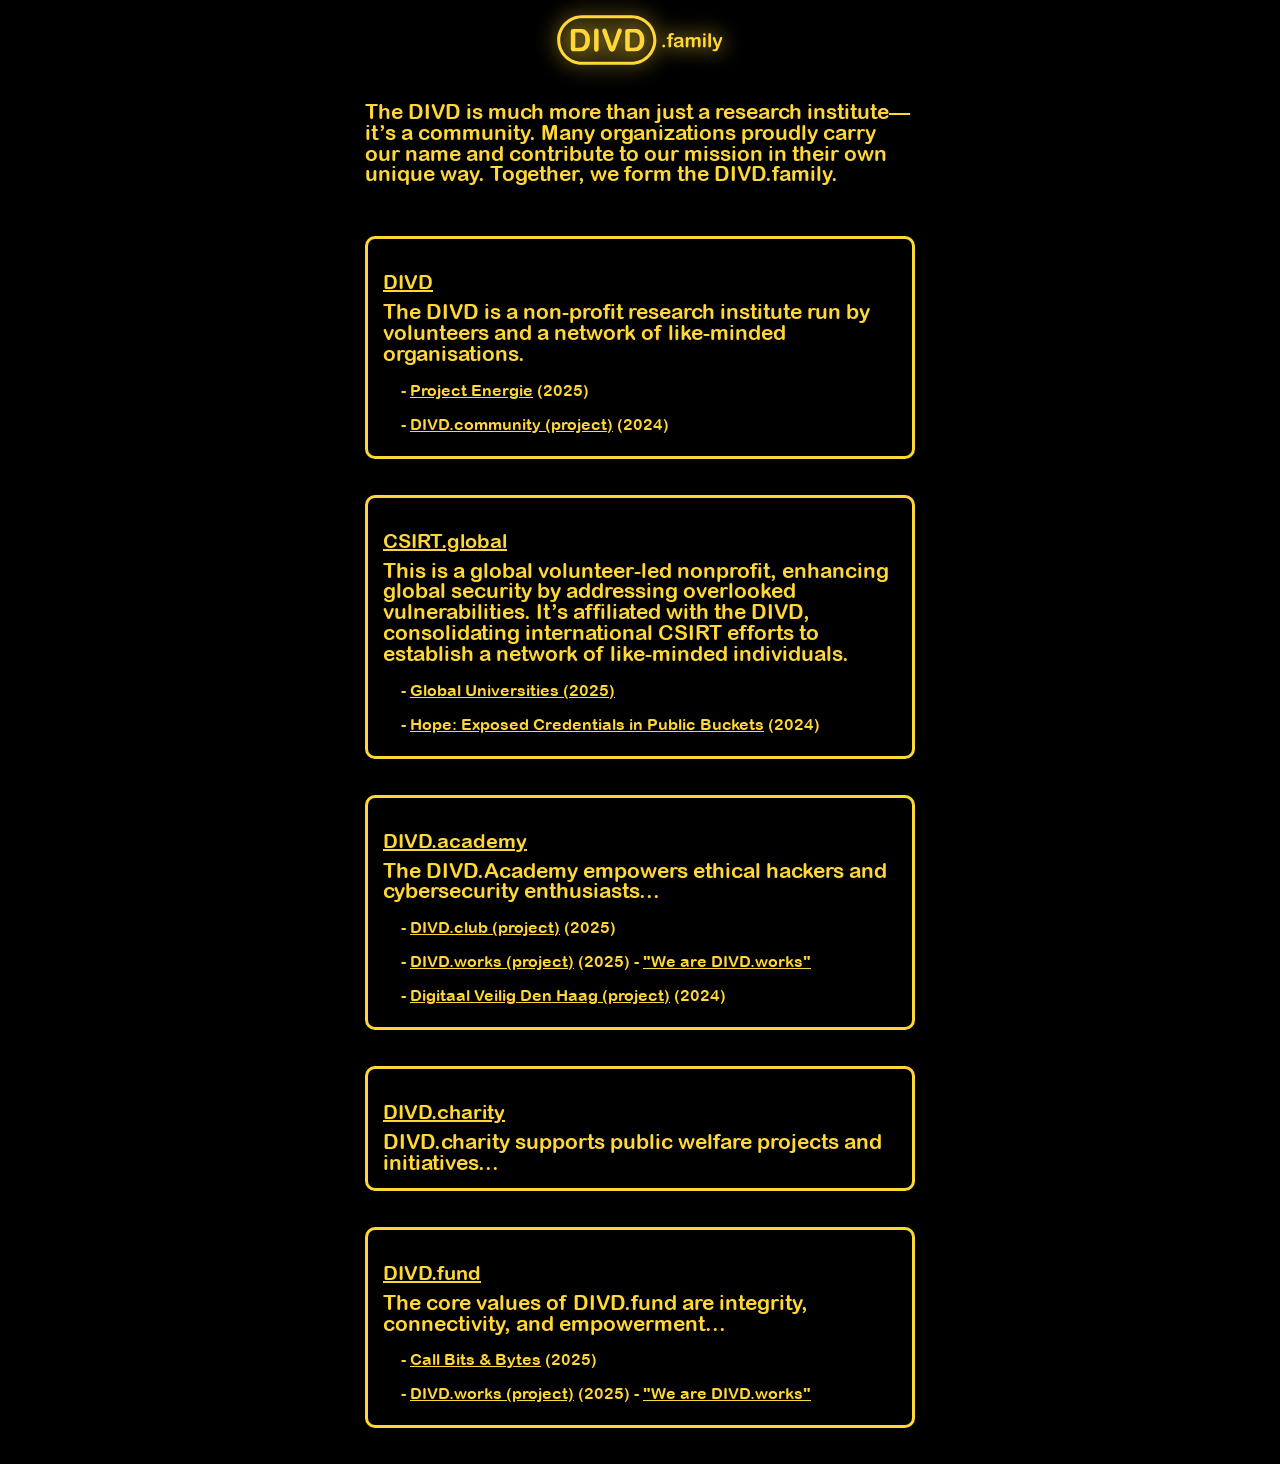
==== index.html @ 2115f545 "update links" ====
<!DOCTYPE html>
<html lang="en">
  <head>
    <meta charset="UTF-8" />
    <meta name="viewport" content="width=device-width, initial-scale=1.0" />
    <title>DIVD.family</title>
    <link rel="stylesheet" href="/css/reset-2.0.min.css" />
    <link rel="stylesheet" href="/css/style.css" />
    <link rel="preload" href="/fonts/ArialRoundedMTBold.woff2" as="font" type="/fonts/woff2" crossorigin>
  </head>
  <body>
    
    <div class="main" style="font-family: 'Arial Rounded MT'; font-weight: bold; font-style: normal;">
      <img class="logo " class="glow-filter" src="/img/divd-family-logo.svg" alt="DIVD Works Logo" style="height: 50px;" />
      <div class="main-wrapper">
        <div style="margin-top: 2dvh">
          <p>The DIVD is much more than just a research institute—it’s a community. Many organizations proudly carry our name and contribute to our mission in their own unique way. Together, we form the DIVD.family.</p>
          <br />
          
          <div class="org" id="divd">
            <h1><a href="https://www.divd.nl/who-we-are/" target="_blank">DIVD</a></h1>
            <p>The DIVD is a non-profit research institute run by volunteers and a network of like-minded organisations.</p>
            
            <ul class="project-list">
              <li><a href="https://www.divd.nl/energie/" target="_blank" id="energie">Project Energie</a> (2025)</li>
              <li><a href="https://divd.community" target="_blank" id="community">DIVD.community (project)</a> (2024)</li>
            </ul>
          </div>
          
          <div class="org" id="csirt">
            <h1><a href="https://csirt.global/" target="_blank">CSIRT.global</a></h1>
            <p>This is a global volunteer-led nonprofit, enhancing global security by addressing overlooked vulnerabilities. It’s affiliated with the DIVD, consolidating international CSIRT efforts to establish a network of like-minded individuals.</p>
            
            <ul class="project-list">
              <li id="universities"><a href="https://github.com/csirt-global/project-global-universities" target="_blank" id="project-global-universities">Global Universities (2025)</a></li>
              <li><a href="https://csirt.global/cases/CG-2024-00003/index.html" target="_blank" id="hope">Hope: Exposed Credentials in Public Buckets</a> (2024)</li>
            </ul>
          </div>
          
          <div class="org" id="academy">
            <h1><a href="https://DIVD.Academy" target="_blank">DIVD.academy</a></h1>
            <p>The DIVD.Academy empowers ethical hackers and cybersecurity enthusiasts...</p>
            
            <ul class="project-list">
              <li><a href="https://divd.club/" target="_blank" id="club">DIVD.club (project)</a> (2025)</li>
              <li><a href="https://divd.works/" target="_blank" id="works">DIVD.works (project)</a> (2025) - <a href="https://youtu.be/pZl8XzzPL-E?si=kRcEGKYFs_eFqjIA" target="_blank" id="we-are-works">"We are DIVD.works"</a> </li>
              <li><a href="https://securitydelta.nl/..." target="_blank" id="denhaag">Digitaal Veilig Den Haag (project)</a> (2024)</li>
            </ul>
          </div>
          
          <div class="org" id="charity">
            <h1><a href="https://DIVD.charity" target="_blank">DIVD.charity</a></h1>
            <p>DIVD.charity supports public welfare projects and initiatives...</p>
          </div>
          
          <div class="org" id="fund">
            <h1><a href="https://divd.fund" target="_blank">DIVD.fund</a></h1>
            <p>The core values of DIVD.fund are integrity, connectivity, and empowerment...</p>
            
            <ul class="project-list">
              <li><a href="https://divd.fund/bits-bytes/" target="_blank" id="bitsbytes">Call Bits & Bytes</a> (2025)</li>
              <li><a href="https://divd.works/" target="_blank" id="works">DIVD.works (project)</a> (2025) - <a href="https://youtu.be/pZl8XzzPL-E?si=kRcEGKYFs_eFqjIA" target="_blank" id="we-are-works">"We are DIVD.works"</a> </li>
            </ul>
          </div>
        </div>
      </div>
    </div>
  </body>
</html>
---- css/style.css ----
@font-face {
    font-family: 'Arial Rounded MT';
    src: url('/fonts/ArialRoundedMTBold.eot');
    src: url('/fonts/ArialRoundedMTBold.eot?#iefix') format('embedded-opentype'),
        url('/fonts/ArialRoundedMTBold.woff2') format('woff2'),
        url('/fonts/ArialRoundedMTBold.woff') format('woff'),
        url('/fonts/ArialRoundedMTBold.ttf') format('truetype'),
        url('/fonts/ArialRoundedMTBold.svg#ArialRoundedMTBold') format('svg');
    font-weight: bold;
    font-style: normal;
    font-display: swap;
}


a {
    color: #ffd736; 
    text-decoration: underline; 
}

a:hover {
    color: #ffd736;
    text-decoration: none;
}

a:visited {
    color: #ffd736;
    text-decoration: underline; 
}



body {
    margin: 0;
    background-color: rgb(0, 0, 0);
    font-family: 'Arial Rounded MT';
    font-weight: bold;
    font-style: normal;

}

p {
    color: #ffd736;
    font-family: 'Arial Rounded MT';
    
    }


h1, h2, h3, h4, ul, li {
    color: #ffd736;
    font-family: 'Arial Rounded MT';
    margin-bottom: 1vh;
}

h1 {
  
  font-size: 20px;
  
}

ul {

  margin-left: 2dvh;
  
}

.org {
  margin-top: 4dvh;
  margin-bottom: 4dvh;
  border: 3px solid #ffd736;
  border-radius: 10px; 
  padding: 15px;
}

.project-list {
  list-style: none; 
  padding: 0;
}

.project-list li::before {
  content: "- "; 
  color: inherit;
}



.main {
    display: flex;
    flex-direction: column;
    align-items: center;
    height: 100vh;
    background-color: rgb(0, 0, 0);
   
}

.logo {
    margin-top: 15px;
    filter: drop-shadow(0 0 10px #ffd736);
    animation: poweredPulse 1.5s infinite alternate;
}
    
      @keyframes poweredPulse {
        0% { filter: drop-shadow(0 0 5px #665202); }
        100% { filter: drop-shadow(0 0 20px #a58503); }
      }


.main img {
    width: 600px;
}

.main-wrapper {
    
    display: flex;
    flex-direction: column;
    align-items: center;
    width: 700px;
    margin-top: 2vh;
}

.main-wrapper h1, 
.main-wrapper h2, 
.main-wrapper h3, 
.main-wrapper h4,
.main-wrapper ul, 
.main-wrapper li{
    text-align: left;
    margin-top: 2vh;
}
#countdown {
    color: #ffd736;
    font-family: 'Arial Rounded MT';
    font-size: 4em;
}

/* Media queries for responsiveness */
@media (max-width: 1300px) {
    .main img {
        width: 500px;
    }

    .main-wrapper {
        width: 550px;
    }

    .main-wrapper p {
        font-size: 1.3em;
    }

    #countdown {
        font-size: 3em;
    }
}

@media (max-width: 768px) {
    .main img {
        width: 400px;
    }

    .main-wrapper {
        width: 450px;
    }

    .main-wrapper p {
        font-size: 1.2em;
    }

    #countdown {
        font-size: 2.5em;
    }
}

@media (max-width: 480px) {
    .main img {
        width: 300px;
    }

    .main-wrapper {
        width: 350px;
    }

    .main-wrapper p {
        font-size: 1em;
    }

    #countdown {
        font-size: 2em;
    }
}

.grey-out {
    filter: grayscale(100%);
    transition: filter 0.3s ease;
  }
  
  .grey-out:hover {
    filter: grayscale(0%);
  }

  svg.filters { height:0; width: 0; position: absolute; z-index:-1; }
.header-text {
    color: #ffd736;;
    font-size: 2em;
    text-align: center;
    line-height: 1.0625;
    font-weight: 600;
    letter-spacing: -0.009em;
}
.glow-filter{
    position: relative;
    display: inline-block;
    scale: 1;

    animation: onloadscale 1s ease-out forwards;
}
.glow-filter::before{
    content: attr(data-text);
    position: absolute;
    pointer-events: none;
    color:  #ffd736;;
    background: linear-gradient(0deg, #efff14 0%, #ecd824 50%);
    background-clip: text;
    -webkit-background-clip: text;
    -webkit-text-fill-color: transparent;
    filter: url(#glow-4);
    -moz-filter: url(#glow-4);
    -webkit-filter: url(#glow-4);

    opacity: 0;
    animation: onloadopacity 1s ease-out forwards;
}
@keyframes onloadscale {
    24% { scale: 1; }
    100% { scale: 1.02; }
}
@keyframes onloadopacity {
    24% { opacity: 0; }
    100% { opacity: 1; }
}


.bg {
    width: 100%; height: 100%;
    max-width: 44em;
    position: absolute;
}
.bg > div {
    position: absolute;
    scale: 1.2;
    opacity: 0.6;
}
.bg > div:nth-child(1) {
    width: 100%;
    height: 100%;
    /* border-radius: 100em;
    box-shadow: 
    inset 0 0 4em 3em rgba(238, 200, 175, 0.2),
    inset 0 0 2em 0.4em rgba(238, 200, 175, 0.2),
    0 0 0.1em 0.1em rgba(238, 200, 175, 0.2),
    0 0 1em 0.4em rgba(238, 200, 175, 0.3); */

    translate: 0 -70%;
    animation: onloadbgt 1s ease-in-out forwards;
}
.bg > div:nth-child(2) {
    width: 100%;
    height: 100%;
    /* border-radius: 100em;
    box-shadow: 
    inset 0 0 4em 3em rgba(238, 200, 175, 0.2),
    inset 0 0 2em 0.4em rgba(238, 200, 175, 0.2),
    0 0 0.1em 0.1em rgba(238, 200, 175, 0.2),
    0 0 1em 0.4em rgba(238, 200, 175, 0.3); */
    
    translate: 0 70%;
    animation: onloadbgb 1s ease-in-out forwards;
}
@keyframes onloadbgt {
    0% { translate: 0 -70%; opacity: 0.3; }
    100% { translate: 0 -64%; opacity: 0.8; }
}
@keyframes onloadbgb {
    0% { translate: 0 70%; opacity: 0.3; }
    100% { translate: 0 64%; opacity: 0.8; }
}
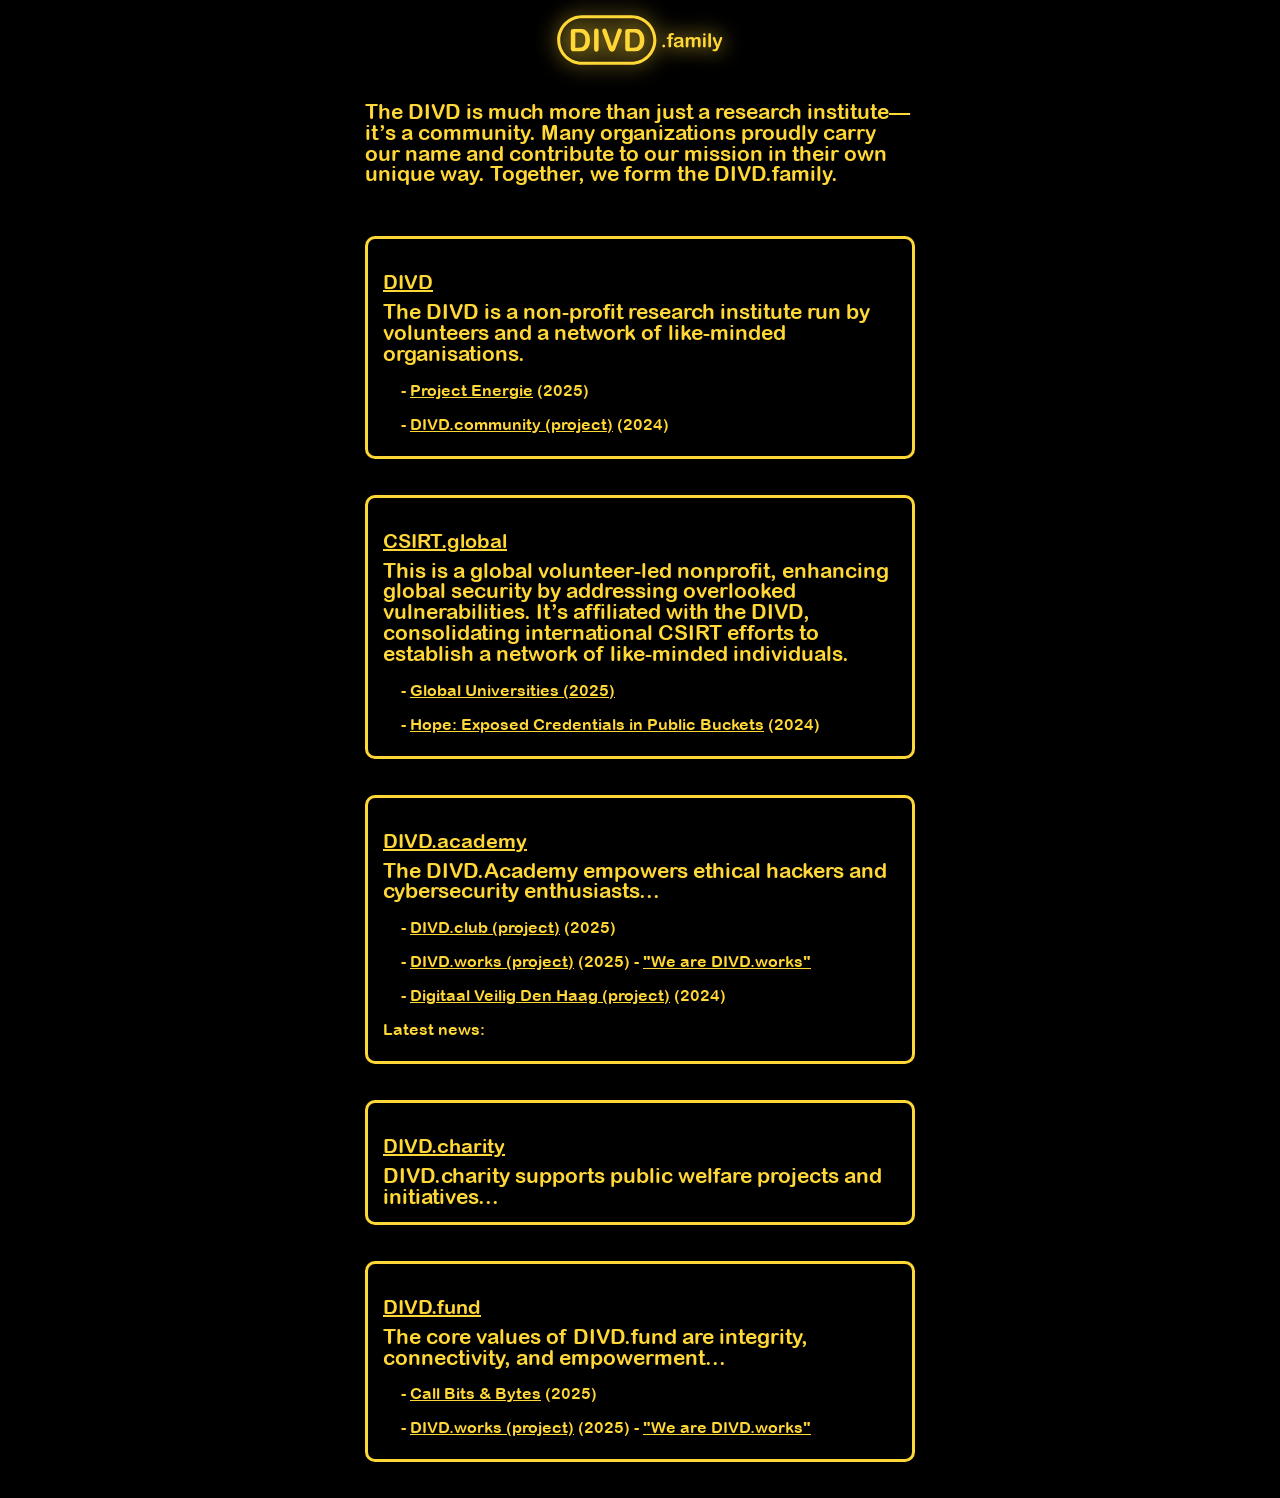
==== commit 451b993d: "Auto-commit on 2025-04-10 17:35:58" ====
--- a/index.html
+++ b/index.html
@@ -46,6 +46,23 @@
               <li><a href="https://divd.works/" target="_blank" id="works">DIVD.works (project)</a> (2025) - <a href="https://youtu.be/pZl8XzzPL-E?si=kRcEGKYFs_eFqjIA" target="_blank" id="we-are-works">"We are DIVD.works"</a> </li>
               <li><a href="https://securitydelta.nl/..." target="_blank" id="denhaag">Digitaal Veilig Den Haag (project)</a> (2024)</li>
             </ul>
+
+            <h2>Latest news:</h2>
+            <div id="substack-feed-embed"></div>
+            <script>
+              window.SubstackFeedWidget = {
+                substackUrl: "divdacademy.substack.com",
+                posts: 3,
+                hidden: ["premium", "reactions", "comments"],
+                colors: {
+                  primary: "#FFD736",
+                  secondary: "#F5F5F5",
+                  background: "#000",
+                }
+              };
+            </script>
+            <script src="https://substackapi.com/embeds/feed.js" async></script>
+
           </div>
           
           <div class="org" id="charity">
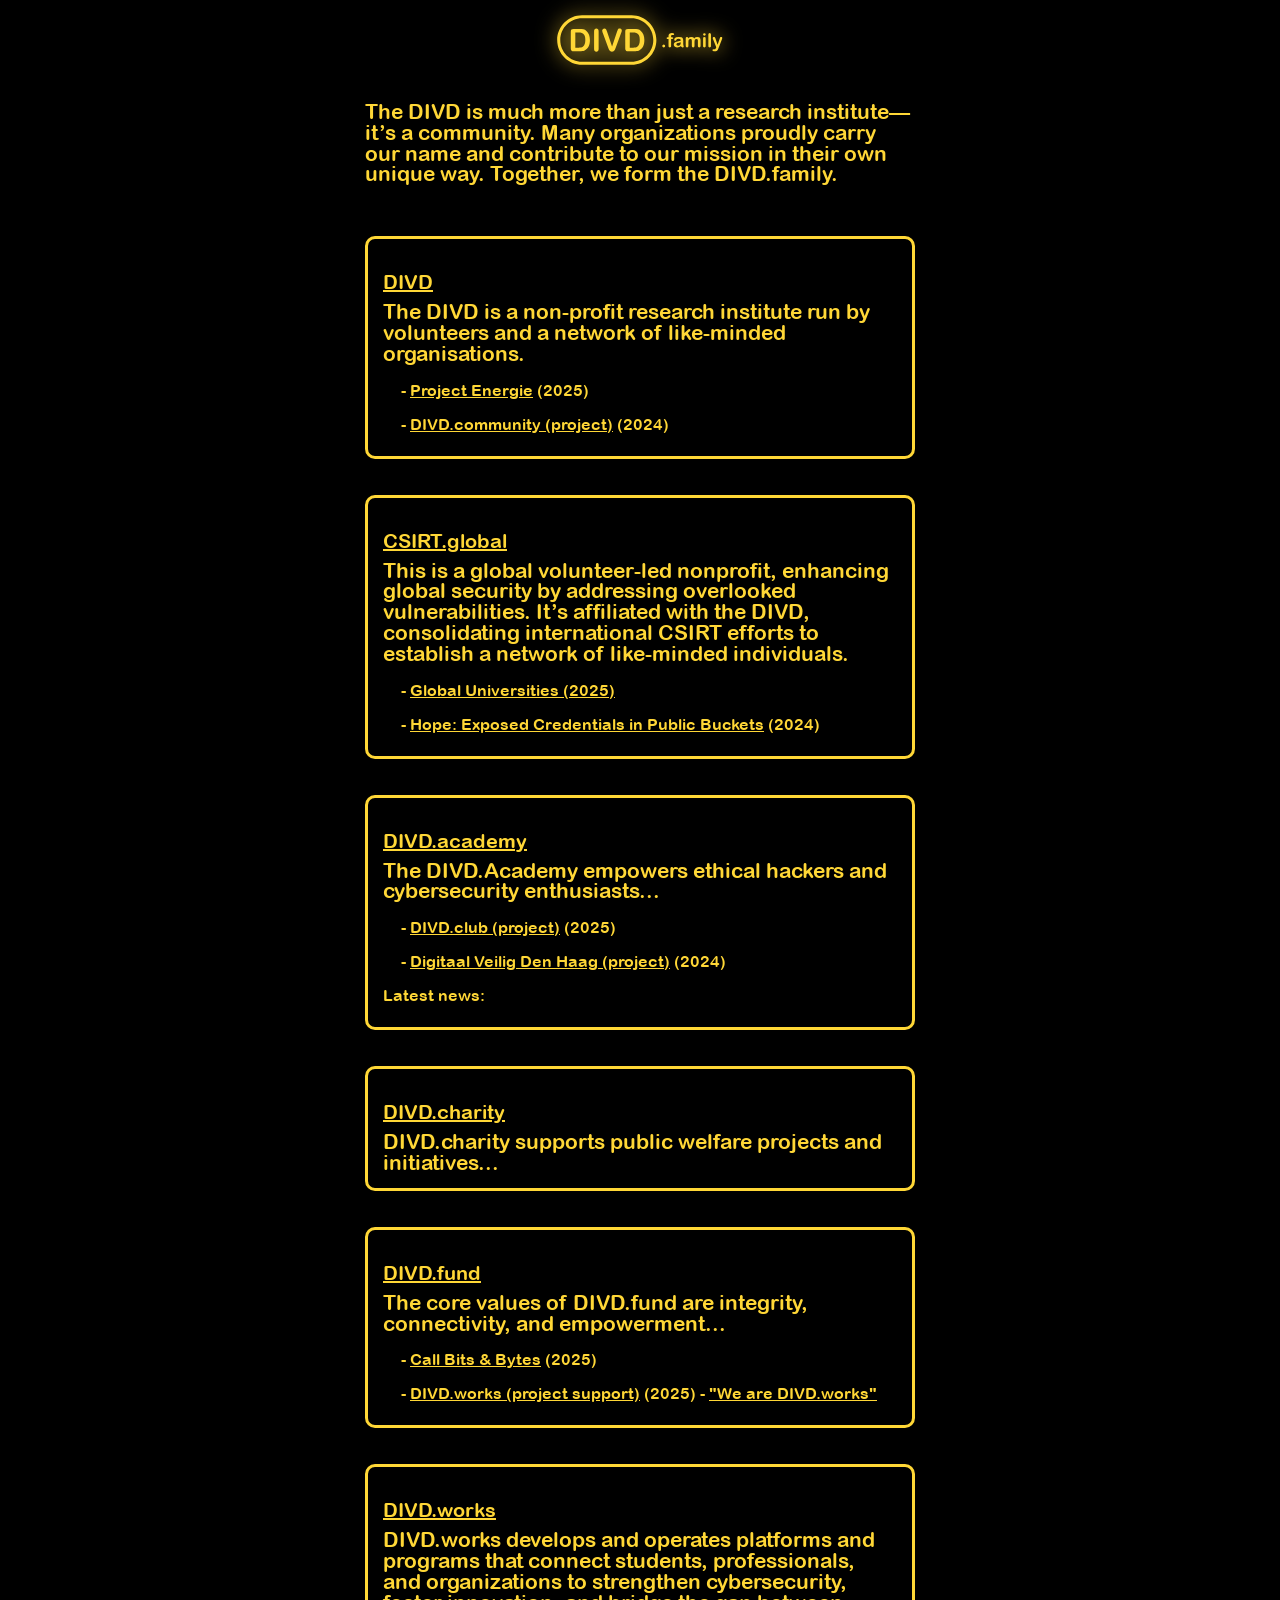
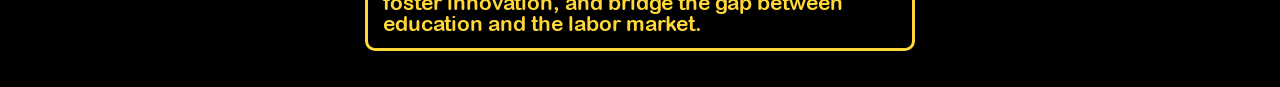
==== commit 2183ec8c: "update divd.works" ====
--- a/index.html
+++ b/index.html
@@ -35,6 +35,7 @@
               <li id="universities"><a href="https://github.com/csirt-global/project-global-universities" target="_blank" id="project-global-universities">Global Universities (2025)</a></li>
               <li><a href="https://csirt.global/cases/CG-2024-00003/index.html" target="_blank" id="hope">Hope: Exposed Credentials in Public Buckets</a> (2024)</li>
             </ul>
+
           </div>
           
           <div class="org" id="academy">
@@ -43,7 +44,6 @@
             
             <ul class="project-list">
               <li><a href="https://divd.club/" target="_blank" id="club">DIVD.club (project)</a> (2025)</li>
-              <li><a href="https://divd.works/" target="_blank" id="works">DIVD.works (project)</a> (2025) - <a href="https://youtu.be/pZl8XzzPL-E?si=kRcEGKYFs_eFqjIA" target="_blank" id="we-are-works">"We are DIVD.works"</a> </li>
               <li><a href="https://securitydelta.nl/..." target="_blank" id="denhaag">Digitaal Veilig Den Haag (project)</a> (2024)</li>
             </ul>
 
@@ -76,9 +76,25 @@
             
             <ul class="project-list">
               <li><a href="https://divd.fund/bits-bytes/" target="_blank" id="bitsbytes">Call Bits & Bytes</a> (2025)</li>
-              <li><a href="https://divd.works/" target="_blank" id="works">DIVD.works (project)</a> (2025) - <a href="https://youtu.be/pZl8XzzPL-E?si=kRcEGKYFs_eFqjIA" target="_blank" id="we-are-works">"We are DIVD.works"</a> </li>
+              <li><a href="https://divd.works/" target="_blank" id="works">DIVD.works (project support)</a> (2025) - <a href="https://youtu.be/pZl8XzzPL-E?si=kRcEGKYFs_eFqjIA" target="_blank" id="we-are-works">"We are DIVD.works"</a> </li>
             </ul>
           </div>
+
+          <div class="org" id="works">
+            <h1><a href="https://divd.work" target="_blank">DIVD.works</a></h1>
+            <p>DIVD.works develops and operates platforms and programs that connect students, professionals, and organizations to strengthen cybersecurity, foster innovation, and bridge the gap between education and the labor market.</p>
+
+           <!--
+            <ul class="project-list">
+              <li></li>
+            </ul>
+            -->
+          </div>
+
+
+
+
+
         </div>
       </div>
     </div>
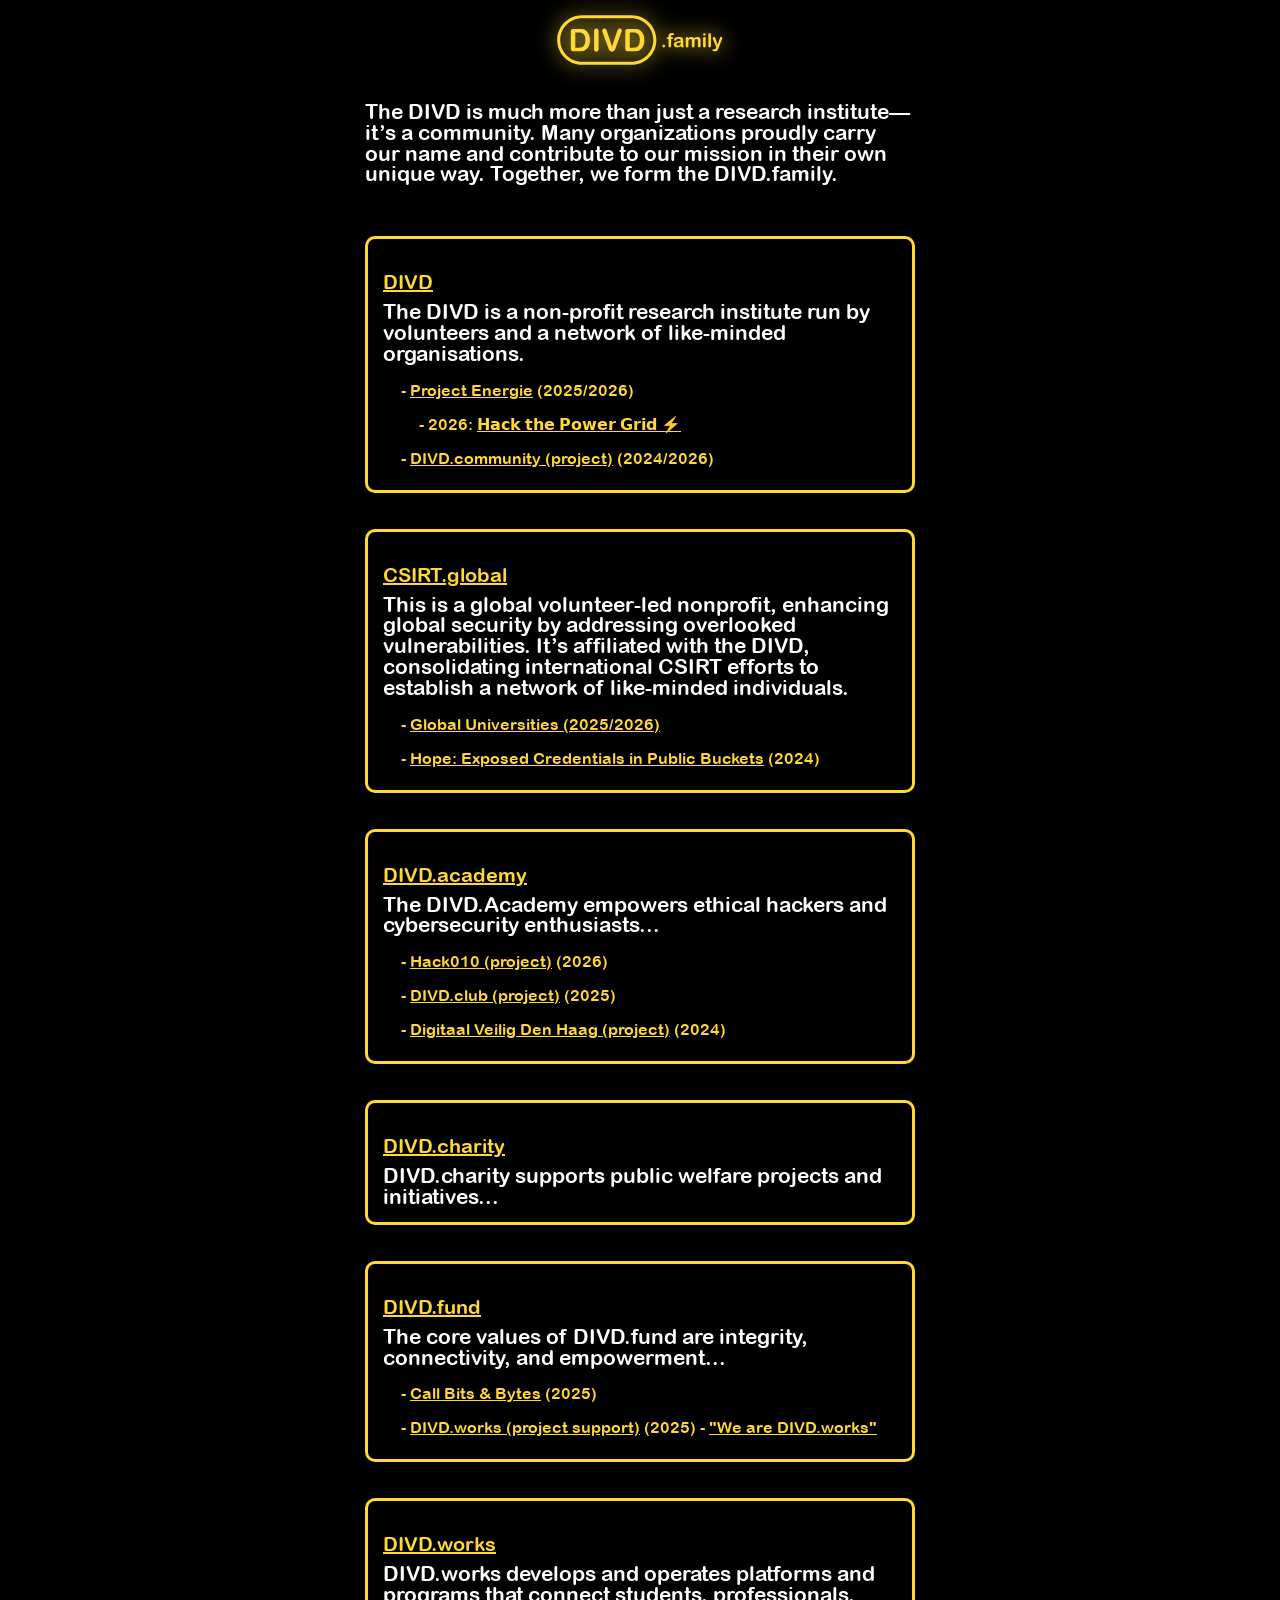
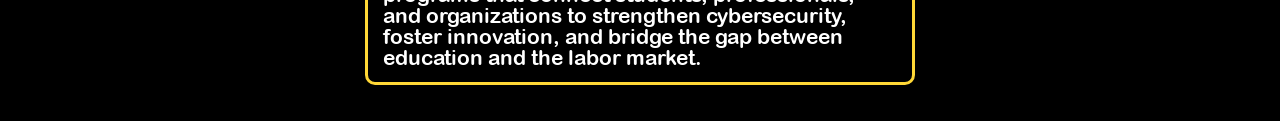
==== commit 4d60cb37: "quick update" ====
--- a/index.html
+++ b/index.html
@@ -22,8 +22,11 @@
             <p>The DIVD is a non-profit research institute run by volunteers and a network of like-minded organisations.</p>
             
             <ul class="project-list">
-              <li><a href="https://www.divd.nl/energie/" target="_blank" id="energie">Project Energie</a> (2025)</li>
-              <li><a href="https://divd.community" target="_blank" id="community">DIVD.community (project)</a> (2024)</li>
+              <li><a href="https://www.divd.nl/energie/" target="_blank" id="energie">Project Energie</a> (2025/2026)</li>
+                 <ul>
+                  <li>2026: <a href="https://www.linkedin.com/posts/divd-nl_ever-wondered-what-it-looks-like-when-hackers-activity-7421884553537097728-nelj"> 𝗛𝗮𝗰𝗸 𝘁𝗵𝗲 𝗣𝗼𝘄𝗲𝗿 𝗚𝗿𝗶𝗱 ⚡</a></li>
+                 </ul>
+              <li><a href="https://divd.community" target="_blank" id="community">DIVD.community (project)</a> (2024/2026)</li>
             </ul>
           </div>
           
@@ -32,7 +35,7 @@
             <p>This is a global volunteer-led nonprofit, enhancing global security by addressing overlooked vulnerabilities. It’s affiliated with the DIVD, consolidating international CSIRT efforts to establish a network of like-minded individuals.</p>
             
             <ul class="project-list">
-              <li id="universities"><a href="https://github.com/csirt-global/project-global-universities" target="_blank" id="project-global-universities">Global Universities (2025)</a></li>
+              <li id="universities"><a href="https://github.com/csirt-global/project-global-universities" target="_blank" id="project-global-universities">Global Universities (2025/2026)</a></li>
               <li><a href="https://csirt.global/cases/CG-2024-00003/index.html" target="_blank" id="hope">Hope: Exposed Credentials in Public Buckets</a> (2024)</li>
             </ul>
 
@@ -43,26 +46,10 @@
             <p>The DIVD.Academy empowers ethical hackers and cybersecurity enthusiasts...</p>
             
             <ul class="project-list">
+              <li><a href="https://www.itcampus.nl/projecten/hack-010" target="_blank" id="club">Hack010 (project)</a> (2026)</li>
               <li><a href="https://divd.club/" target="_blank" id="club">DIVD.club (project)</a> (2025)</li>
               <li><a href="https://securitydelta.nl/..." target="_blank" id="denhaag">Digitaal Veilig Den Haag (project)</a> (2024)</li>
             </ul>
-
-            <h2>Latest news:</h2>
-            <div id="substack-feed-embed"></div>
-            <script>
-              window.SubstackFeedWidget = {
-                substackUrl: "divdacademy.substack.com",
-                posts: 3,
-                hidden: ["premium", "reactions", "comments"],
-                colors: {
-                  primary: "#FFD736",
-                  secondary: "#F5F5F5",
-                  background: "#000",
-                }
-              };
-            </script>
-            <script src="https://substackapi.com/embeds/feed.js" async></script>
-
           </div>
           
           <div class="org" id="charity">
@@ -84,11 +71,6 @@
             <h1><a href="https://divd.work" target="_blank">DIVD.works</a></h1>
             <p>DIVD.works develops and operates platforms and programs that connect students, professionals, and organizations to strengthen cybersecurity, foster innovation, and bridge the gap between education and the labor market.</p>
 
-           <!--
-            <ul class="project-list">
-              <li></li>
-            </ul>
-            -->
           </div>
 
 
--- a/css/style.css
+++ b/css/style.css
@@ -40,7 +40,7 @@
 }
 
 p {
-    color: #ffd736;
+    color: #ffffff;
     font-family: 'Arial Rounded MT';
     
     }
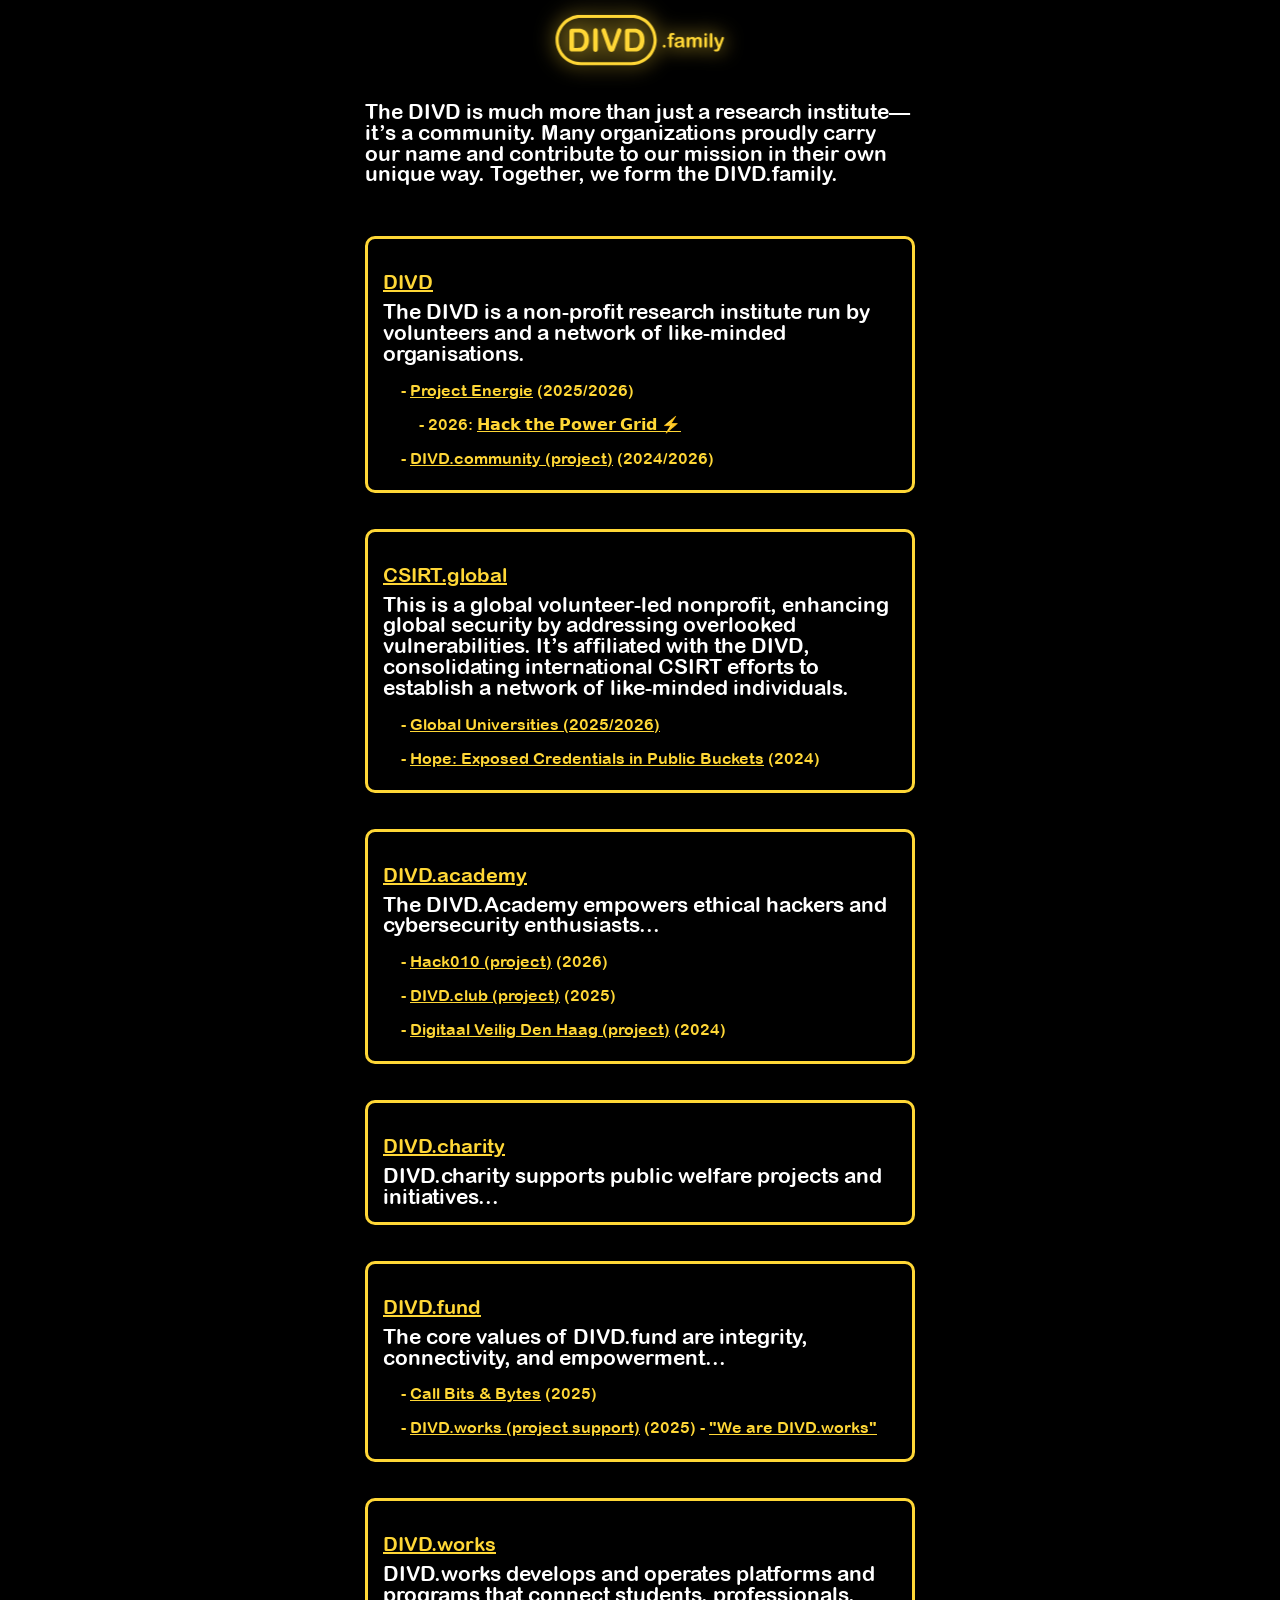
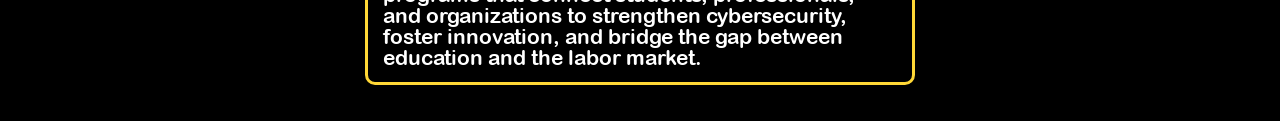
==== commit 661b4dad: "Fix P1 SEO issues: font MIME type, logo dimensions, reduced-motion, fluid mobile layouts, breadcrumb" ====
--- a/index.html
+++ b/index.html
@@ -6,12 +6,12 @@
     <title>DIVD.family</title>
     <link rel="stylesheet" href="/css/reset-2.0.min.css" />
     <link rel="stylesheet" href="/css/style.css" />
-    <link rel="preload" href="/fonts/ArialRoundedMTBold.woff2" as="font" type="/fonts/woff2" crossorigin>
+    <link rel="preload" href="/fonts/ArialRoundedMTBold.woff2" as="font" type="font/woff2" crossorigin>
   </head>
   <body>
     
     <div class="main" style="font-family: 'Arial Rounded MT'; font-weight: bold; font-style: normal;">
-      <img class="logo " class="glow-filter" src="/img/divd-family-logo.svg" alt="DIVD Works Logo" style="height: 50px;" />
+      <img class="logo glow-filter" src="/img/divd-family-logo.svg" alt="DIVD Works Logo" width="159" height="48" style="height: 50px;" />
       <div class="main-wrapper">
         <div style="margin-top: 2dvh">
           <p>The DIVD is much more than just a research institute—it’s a community. Many organizations proudly carry our name and contribute to our mission in their own unique way. Together, we form the DIVD.family.</p>
@@ -68,9 +68,8 @@
           </div>
 
           <div class="org" id="works">
-            <h1><a href="https://divd.work" target="_blank">DIVD.works</a></h1>
+            <h1><a href="https://divd.works" target="_blank">DIVD.works</a></h1>
             <p>DIVD.works develops and operates platforms and programs that connect students, professionals, and organizations to strengthen cybersecurity, foster innovation, and bridge the gap between education and the labor market.</p>
-
           </div>
 
 
--- a/css/style.css
+++ b/css/style.css
@@ -98,23 +98,30 @@
     filter: drop-shadow(0 0 10px #ffd736);
     animation: poweredPulse 1.5s infinite alternate;
 }
+
+@media (prefers-reduced-motion: reduce) {
+    .logo {
+        animation: none;
+        filter: drop-shadow(0 0 10px #ffd736);
+    }
+}
     
-      @keyframes poweredPulse {
-        0% { filter: drop-shadow(0 0 5px #665202); }
-        100% { filter: drop-shadow(0 0 20px #a58503); }
-      }
+@keyframes poweredPulse {
+    0% { filter: drop-shadow(0 0 5px #665202); }
+    100% { filter: drop-shadow(0 0 20px #a58503); }
+}
 
 
 .main img {
-    width: 600px;
+    width: min(100% - 2rem, 600px);
+    height: auto;
 }
 
 .main-wrapper {
-    
     display: flex;
     flex-direction: column;
     align-items: center;
-    width: 700px;
+    width: min(100% - 2rem, 700px);
     margin-top: 2vh;
 }
 
@@ -136,11 +143,12 @@
 /* Media queries for responsiveness */
 @media (max-width: 1300px) {
     .main img {
-        width: 500px;
+        width: min(100% - 2rem, 500px);
+        height: auto;
     }
 
     .main-wrapper {
-        width: 550px;
+        width: min(100% - 2rem, 550px);
     }
 
     .main-wrapper p {
@@ -154,11 +162,12 @@
 
 @media (max-width: 768px) {
     .main img {
-        width: 400px;
+        width: min(100% - 2rem, 400px);
+        height: auto;
     }
 
     .main-wrapper {
-        width: 450px;
+        width: min(100% - 2rem, 450px);
     }
 
     .main-wrapper p {
@@ -172,11 +181,12 @@
 
 @media (max-width: 480px) {
     .main img {
-        width: 300px;
+        width: min(100% - 2rem, 300px);
+        height: auto;
     }
 
     .main-wrapper {
-        width: 350px;
+        width: min(100% - 2rem, 350px);
     }
 
     .main-wrapper p {
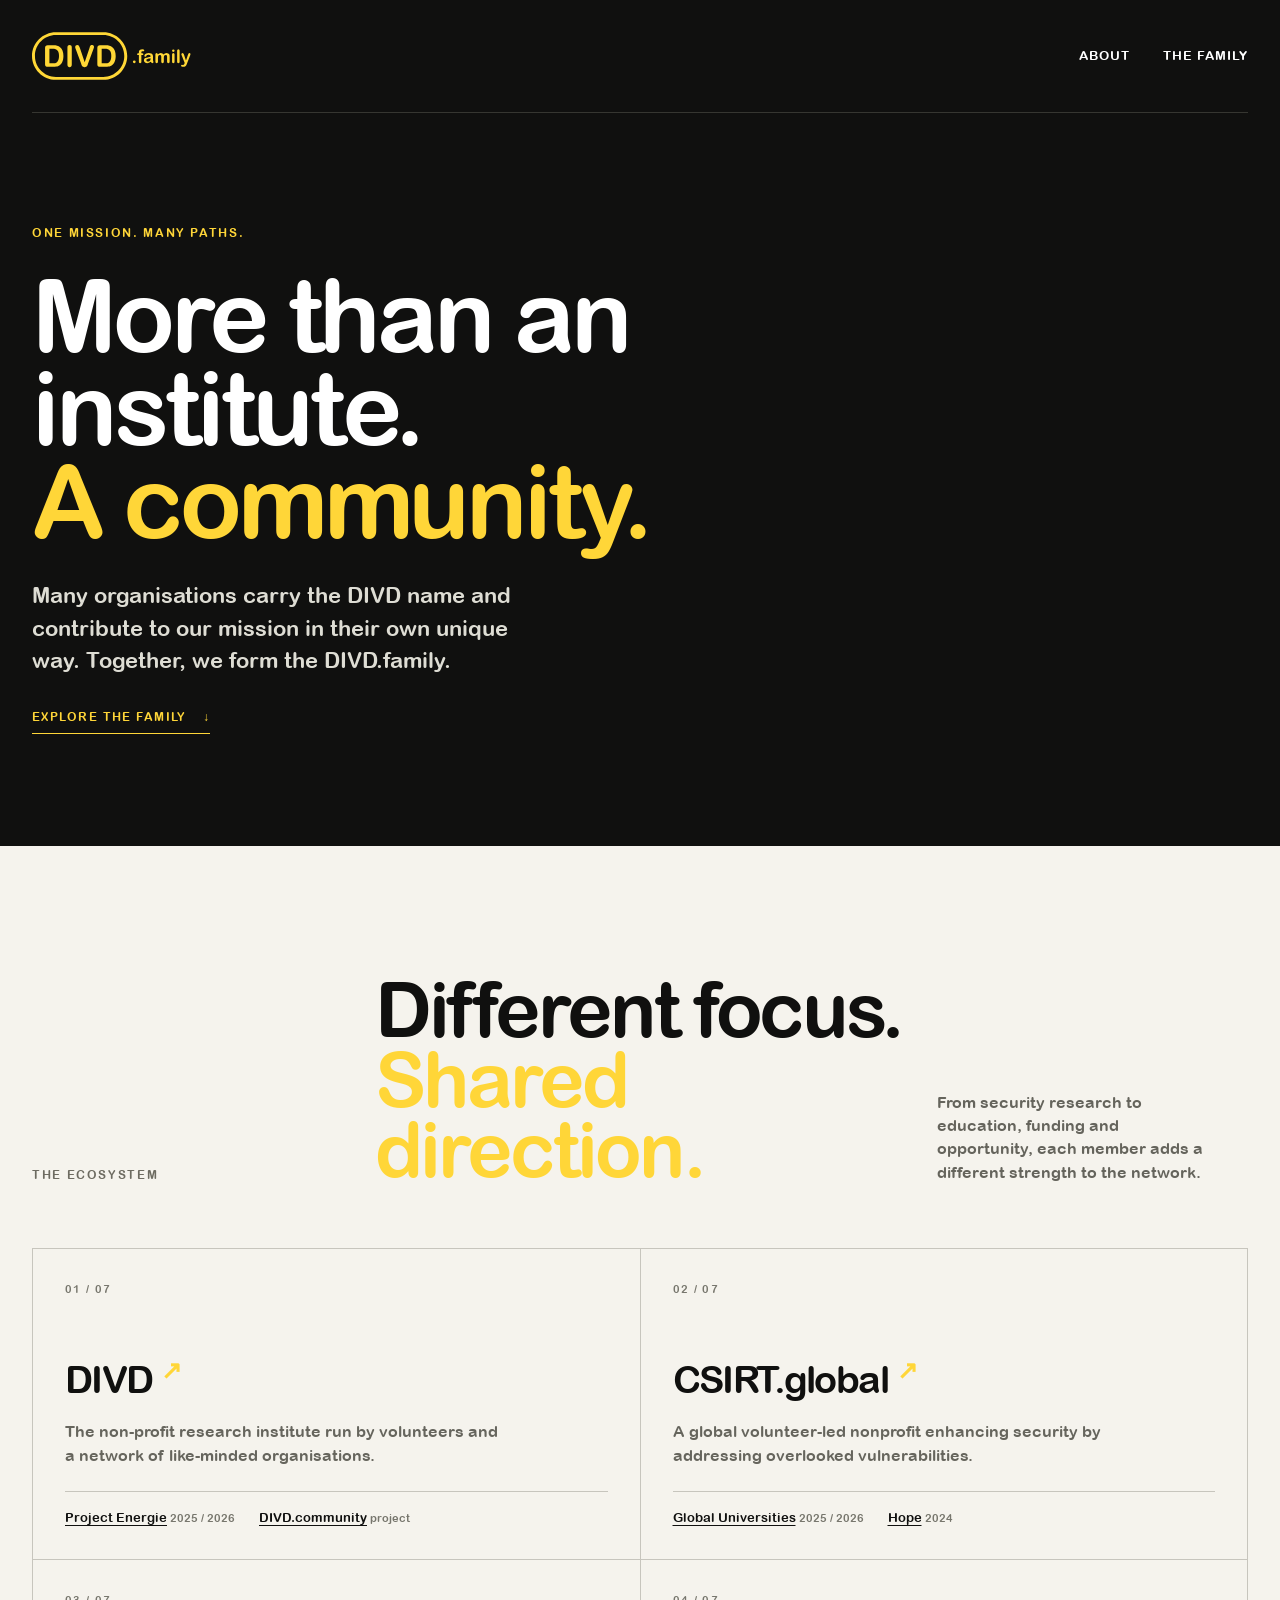
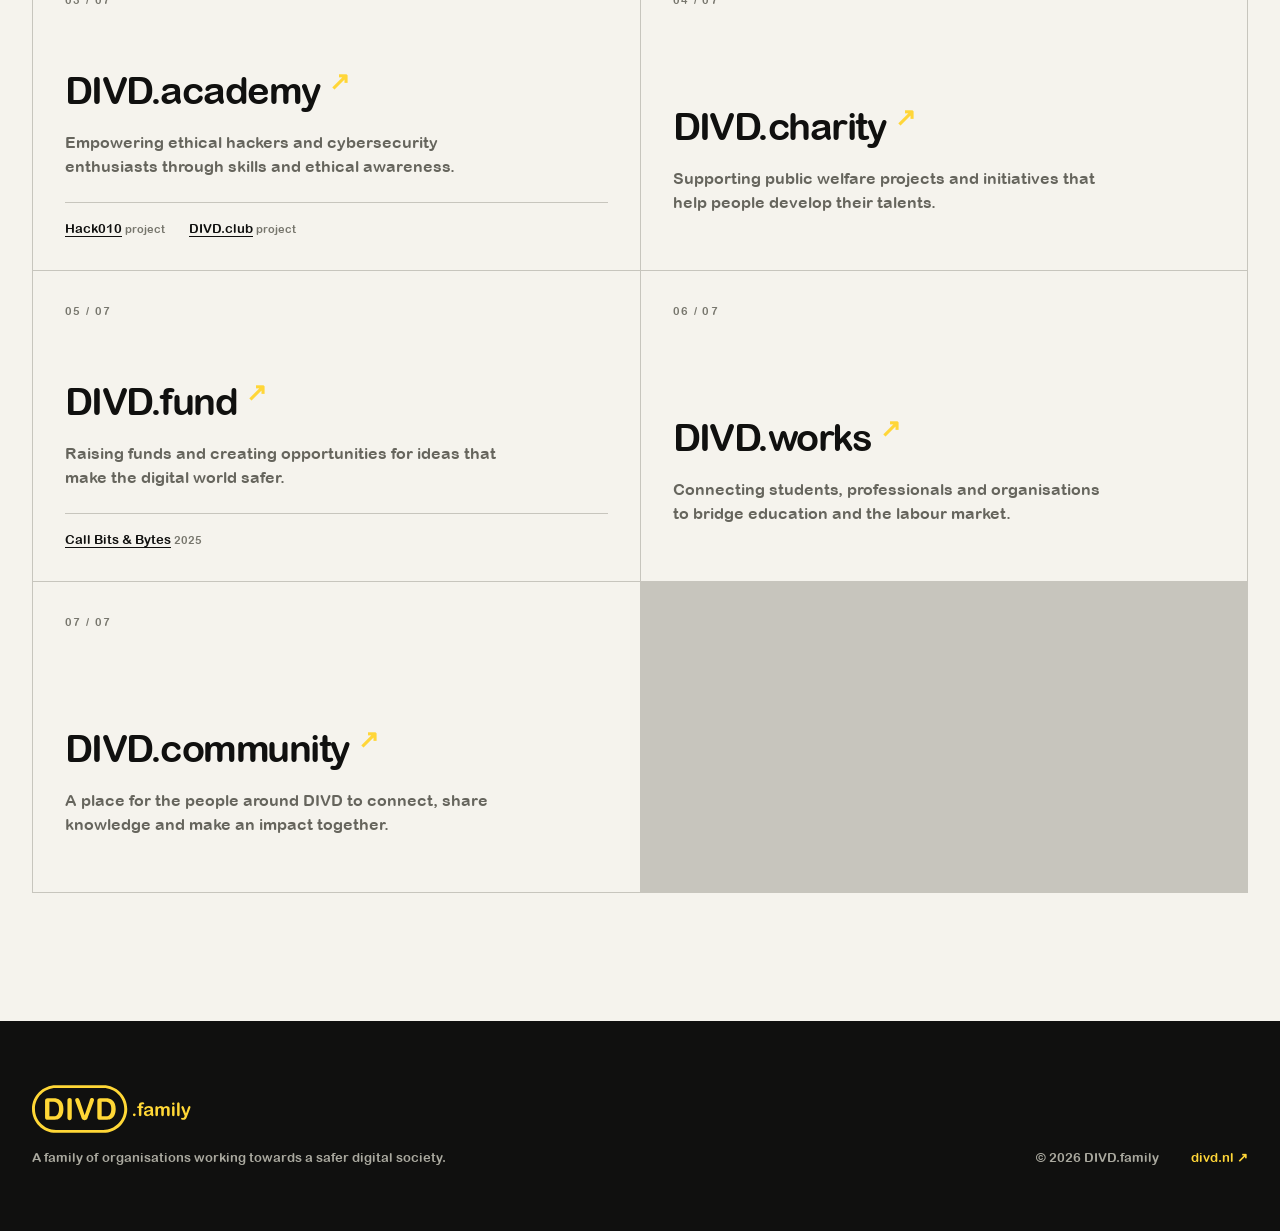
==== commit ee0a161c: "new look and news feeds added" ====
--- a/index.html
+++ b/index.html
@@ -3,81 +3,62 @@
   <head>
     <meta charset="UTF-8" />
     <meta name="viewport" content="width=device-width, initial-scale=1.0" />
-    <title>DIVD.family</title>
-    <link rel="stylesheet" href="/css/reset-2.0.min.css" />
-    <link rel="stylesheet" href="/css/style.css" />
-    <link rel="preload" href="/fonts/ArialRoundedMTBold.woff2" as="font" type="font/woff2" crossorigin>
+    <meta name="description" content="Meet the organisations and initiatives that make up the DIVD.family." />
+    <title>DIVD.family | One mission, many paths</title>
+    <link rel="stylesheet" href="css/reset-2.0.min.css" />
+    <link rel="stylesheet" href="css/style.css" />
+    <script type="module" src="js/code.js"></script>
   </head>
   <body>
-    
-    <div class="main" style="font-family: 'Arial Rounded MT'; font-weight: bold; font-style: normal;">
-      <img class="logo glow-filter" src="/img/divd-family-logo.svg" alt="DIVD Works Logo" width="159" height="48" style="height: 50px;" />
-      <div class="main-wrapper">
-        <div style="margin-top: 2dvh">
-          <p>The DIVD is much more than just a research institute—it’s a community. Many organizations proudly carry our name and contribute to our mission in their own unique way. Together, we form the DIVD.family.</p>
-          <br />
-          
-          <div class="org" id="divd">
-            <h1><a href="https://www.divd.nl/who-we-are/" target="_blank">DIVD</a></h1>
-            <p>The DIVD is a non-profit research institute run by volunteers and a network of like-minded organisations.</p>
-            
-            <ul class="project-list">
-              <li><a href="https://www.divd.nl/energie/" target="_blank" id="energie">Project Energie</a> (2025/2026)</li>
-                 <ul>
-                  <li>2026: <a href="https://www.linkedin.com/posts/divd-nl_ever-wondered-what-it-looks-like-when-hackers-activity-7421884553537097728-nelj"> 𝗛𝗮𝗰𝗸 𝘁𝗵𝗲 𝗣𝗼𝘄𝗲𝗿 𝗚𝗿𝗶𝗱 ⚡</a></li>
-                 </ul>
-              <li><a href="https://divd.community" target="_blank" id="community">DIVD.community (project)</a> (2024/2026)</li>
-            </ul>
-          </div>
-          
-          <div class="org" id="csirt">
-            <h1><a href="https://csirt.global/" target="_blank">CSIRT.global</a></h1>
-            <p>This is a global volunteer-led nonprofit, enhancing global security by addressing overlooked vulnerabilities. It’s affiliated with the DIVD, consolidating international CSIRT efforts to establish a network of like-minded individuals.</p>
-            
-            <ul class="project-list">
-              <li id="universities"><a href="https://github.com/csirt-global/project-global-universities" target="_blank" id="project-global-universities">Global Universities (2025/2026)</a></li>
-              <li><a href="https://csirt.global/cases/CG-2024-00003/index.html" target="_blank" id="hope">Hope: Exposed Credentials in Public Buckets</a> (2024)</li>
-            </ul>
+    <a class="skip-link" href="#organisations">Skip to organisations</a>
+    <header class="site-header">
+      <a class="brand" href="/" aria-label="DIVD.family home">
+        <img src="img/divd-family-logo.svg" alt="DIVD.family" width="159" height="48" />
+      </a>
+      <nav aria-label="Main navigation">
+        <a href="#about">About</a>
+        <a href="#organisations">The family</a>
+        
+      </nav>
+    </header>
 
-          </div>
-          
-          <div class="org" id="academy">
-            <h1><a href="https://DIVD.Academy" target="_blank">DIVD.academy</a></h1>
-            <p>The DIVD.Academy empowers ethical hackers and cybersecurity enthusiasts...</p>
-            
-            <ul class="project-list">
-              <li><a href="https://www.itcampus.nl/projecten/hack-010" target="_blank" id="club">Hack010 (project)</a> (2026)</li>
-              <li><a href="https://divd.club/" target="_blank" id="club">DIVD.club (project)</a> (2025)</li>
-              <li><a href="https://securitydelta.nl/..." target="_blank" id="denhaag">Digitaal Veilig Den Haag (project)</a> (2024)</li>
-            </ul>
-          </div>
-          
-          <div class="org" id="charity">
-            <h1><a href="https://DIVD.charity" target="_blank">DIVD.charity</a></h1>
-            <p>DIVD.charity supports public welfare projects and initiatives...</p>
-          </div>
-          
-          <div class="org" id="fund">
-            <h1><a href="https://divd.fund" target="_blank">DIVD.fund</a></h1>
-            <p>The core values of DIVD.fund are integrity, connectivity, and empowerment...</p>
-            
-            <ul class="project-list">
-              <li><a href="https://divd.fund/bits-bytes/" target="_blank" id="bitsbytes">Call Bits & Bytes</a> (2025)</li>
-              <li><a href="https://divd.works/" target="_blank" id="works">DIVD.works (project support)</a> (2025) - <a href="https://youtu.be/pZl8XzzPL-E?si=kRcEGKYFs_eFqjIA" target="_blank" id="we-are-works">"We are DIVD.works"</a> </li>
-            </ul>
-          </div>
+    <main>
+      <section class="hero" id="about">
+        <div class="hero-copy">
+          <p class="eyebrow">One mission. Many paths.</p>
+          <h1>More than an institute.<br /><em>A community.</em></h1>
+          <p class="intro">Many organisations carry the DIVD name and contribute to our mission in their own unique way. Together, we form the DIVD.family.</p>
+          <a class="text-link" href="#organisations">Explore the family <span aria-hidden="true">↓</span></a>
+        </div>
+      </section>
 
-          <div class="org" id="works">
-            <h1><a href="https://divd.works" target="_blank">DIVD.works</a></h1>
-            <p>DIVD.works develops and operates platforms and programs that connect students, professionals, and organizations to strengthen cybersecurity, foster innovation, and bridge the gap between education and the labor market.</p>
-          </div>
+      <section class="family-section" id="organisations">
+        <div class="section-heading">
+          <p class="eyebrow">The ecosystem</p>
+          <h2>Different focus.<br /><em>Shared direction.</em></h2>
+          <p>From security research to education, funding and opportunity, each member adds a different strength to the network.</p>
+        </div>
 
-
-
-
-
+        <div class="org-grid">
+          <article class="org org-featured" id="divd" data-rss="https://csirt.divd.nl/feed.xml">
+            <div class="org-number">01 / 07</div>
+            <h3><a href="https://www.divd.nl/who-we-are/" target="_blank" rel="noreferrer">DIVD <span aria-hidden="true">↗</span></a></h3>
+            <p>The non-profit research institute run by volunteers and a network of like-minded organisations.</p>
+            <ul class="project-list"><li><a href="https://www.divd.nl/energie/" target="_blank" rel="noreferrer">Project Energie</a> <small>2025 / 2026</small></li><li><a href="https://divd.community" target="_blank" rel="noreferrer">DIVD.community</a> <small>project</small></li></ul>
+            <div class="latest-news" aria-live="polite"><span class="news-label">Latest update</span><span class="news-status">Loading news...</span></div>
+          </article>
+          <article class="org" id="csirt" data-rss="https://csirt.substack.com/feed"><div class="org-number">02 / 07</div><h3><a href="https://csirt.global/" target="_blank" rel="noreferrer">CSIRT.global <span aria-hidden="true">↗</span></a></h3><p>A global volunteer-led nonprofit enhancing security by addressing overlooked vulnerabilities.</p><ul class="project-list"><li><a href="https://github.com/csirt-global/project-global-universities" target="_blank" rel="noreferrer">Global Universities</a> <small>2025 / 2026</small></li><li><a href="https://csirt.global/cases/CG-2024-00003/index.html" target="_blank" rel="noreferrer">Hope</a> <small>2024</small></li></ul><div class="latest-news" aria-live="polite"><span class="news-label">Latest update</span><span class="news-status">Loading news...</span></div></article>
+          <article class="org" id="academy" data-rss="https://divdacademy.substack.com/feed"><div class="org-number">03 / 07</div><h3><a href="https://DIVD.Academy" target="_blank" rel="noreferrer">DIVD.academy <span aria-hidden="true">↗</span></a></h3><p>Empowering ethical hackers and cybersecurity enthusiasts through skills and ethical awareness.</p><ul class="project-list"><li><a href="https://www.itcampus.nl/projecten/hack-010" target="_blank" rel="noreferrer">Hack010</a> <small>project</small></li><li><a href="https://divd.club/" target="_blank" rel="noreferrer">DIVD.club</a> <small>project</small></li></ul><div class="latest-news" aria-live="polite"><span class="news-label">Latest update</span><span class="news-status">Loading news...</span></div></article>
+          <article class="org" id="charity" data-rss="https://divdcharity.substack.com/feed"><div class="org-number">04 / 07</div><h3><a href="https://DIVD.charity" target="_blank" rel="noreferrer">DIVD.charity <span aria-hidden="true">↗</span></a></h3><p>Supporting public welfare projects and initiatives that help people develop their talents.</p><div class="latest-news" aria-live="polite"><span class="news-label">Latest update</span><span class="news-status">Loading news...</span></div></article>
+          <article class="org" id="fund" data-rss="https://divd.fund/feed/"><div class="org-number">05 / 07</div><h3><a href="https://divd.fund" target="_blank" rel="noreferrer">DIVD.fund <span aria-hidden="true">↗</span></a></h3><p>Raising funds and creating opportunities for ideas that make the digital world safer.</p><ul class="project-list"><li><a href="https://divd.fund/bits-bytes/" target="_blank" rel="noreferrer">Call Bits &amp; Bytes</a> <small>2025</small></li></ul><div class="latest-news" aria-live="polite"><span class="news-label">Latest update</span><span class="news-status">Loading news...</span></div></article>
+          <article class="org" id="works" data-rss="https://newsroom.divd.works/feed"><div class="org-number">06 / 07</div><h3><a href="https://divd.works" target="_blank" rel="noreferrer">DIVD.works <span aria-hidden="true">↗</span></a></h3><p>Connecting students, professionals and organisations to bridge education and the labour market.</p><div class="latest-news" aria-live="polite"><span class="news-label">Latest update</span><span class="news-status">Loading news...</span></div></article>
+          <article class="org" id="community" data-rss="https://divdcommunity.substack.com/feed/"><div class="org-number">07 / 07</div><h3><a href="https://divd.community" target="_blank" rel="noreferrer">DIVD.community <span aria-hidden="true">↗</span></a></h3><p>A place for the people around DIVD to connect, share knowledge and make an impact together.</p><div class="latest-news" aria-live="polite"><span class="news-label">Latest update</span><span class="news-status">Loading news...</span></div></article>
         </div>
-      </div>
-    </div>
+      </section>
+    </main>
+    <footer class="site-footer">
+      <div><img src="img/divd-family-logo.svg" alt="DIVD.family" width="159" height="48" /><p>A family of organisations working towards a safer digital society.</p></div>
+      <div class="footer-meta"><span>© 2026 DIVD.family</span><a href="https://www.divd.nl/who-we-are/" target="_blank" rel="noreferrer">divd.nl <span aria-hidden="true">↗</span></a></div>
+    </footer>
   </body>
 </html>
--- a/css/style.css
+++ b/css/style.css
@@ -1,295 +1,75 @@
 
 @font-face {
     font-family: 'Arial Rounded MT';
-    src: url('/fonts/ArialRoundedMTBold.eot');
-    src: url('/fonts/ArialRoundedMTBold.eot?#iefix') format('embedded-opentype'),
-        url('/fonts/ArialRoundedMTBold.woff2') format('woff2'),
-        url('/fonts/ArialRoundedMTBold.woff') format('woff'),
-        url('/fonts/ArialRoundedMTBold.ttf') format('truetype'),
-        url('/fonts/ArialRoundedMTBold.svg#ArialRoundedMTBold') format('svg');
+    src: url('../fonts/ArialRoundedMTBold.eot');
+    src: url('../fonts/ArialRoundedMTBold.eot?#iefix') format('embedded-opentype'),
+        url('../fonts/ArialRoundedMTBold.woff2') format('woff2'),
+        url('../fonts/ArialRoundedMTBold.woff') format('woff'),
+        url('../fonts/ArialRoundedMTBold.ttf') format('truetype'),
+        url('../fonts/ArialRoundedMTBold.svg#ArialRoundedMTBold') format('svg');
     font-weight: bold;
     font-style: normal;
     font-display: swap;
 }
-
-
-a {
-    color: #ffd736; 
-    text-decoration: underline; 
-}
-
-a:hover {
-    color: #ffd736;
-    text-decoration: none;
-}
-
-a:visited {
-    color: #ffd736;
-    text-decoration: underline; 
-}
-
-
-
-body {
-    margin: 0;
-    background-color: rgb(0, 0, 0);
-    font-family: 'Arial Rounded MT';
-    font-weight: bold;
-    font-style: normal;
-
-}
-
-p {
-    color: #ffffff;
-    font-family: 'Arial Rounded MT';
-    
-    }
-
-
-h1, h2, h3, h4, ul, li {
-    color: #ffd736;
-    font-family: 'Arial Rounded MT';
-    margin-bottom: 1vh;
-}
-
-h1 {
-  
-  font-size: 20px;
-  
-}
-
-ul {
-
-  margin-left: 2dvh;
-  
-}
-
-.org {
-  margin-top: 4dvh;
-  margin-bottom: 4dvh;
-  border: 3px solid #ffd736;
-  border-radius: 10px; 
-  padding: 15px;
-}
-
-.project-list {
-  list-style: none; 
-  padding: 0;
-}
-
-.project-list li::before {
-  content: "- "; 
-  color: inherit;
-}
-
-
-
-.main {
-    display: flex;
-    flex-direction: column;
-    align-items: center;
-    height: 100vh;
-    background-color: rgb(0, 0, 0);
-   
-}
-
-.logo {
-    margin-top: 15px;
-    filter: drop-shadow(0 0 10px #ffd736);
-    animation: poweredPulse 1.5s infinite alternate;
-}
-
-@media (prefers-reduced-motion: reduce) {
-    .logo {
-        animation: none;
-        filter: drop-shadow(0 0 10px #ffd736);
-    }
-}
-    
-@keyframes poweredPulse {
-    0% { filter: drop-shadow(0 0 5px #665202); }
-    100% { filter: drop-shadow(0 0 20px #a58503); }
-}
-
-
-.main img {
-    width: min(100% - 2rem, 600px);
-    height: auto;
-}
-
-.main-wrapper {
-    display: flex;
-    flex-direction: column;
-    align-items: center;
-    width: min(100% - 2rem, 700px);
-    margin-top: 2vh;
-}
-
-.main-wrapper h1, 
-.main-wrapper h2, 
-.main-wrapper h3, 
-.main-wrapper h4,
-.main-wrapper ul, 
-.main-wrapper li{
-    text-align: left;
-    margin-top: 2vh;
-}
-#countdown {
-    color: #ffd736;
-    font-family: 'Arial Rounded MT';
-    font-size: 4em;
-}
-
-/* Media queries for responsiveness */
-@media (max-width: 1300px) {
-    .main img {
-        width: min(100% - 2rem, 500px);
-        height: auto;
-    }
-
-    .main-wrapper {
-        width: min(100% - 2rem, 550px);
-    }
-
-    .main-wrapper p {
-        font-size: 1.3em;
-    }
-
-    #countdown {
-        font-size: 3em;
-    }
-}
-
-@media (max-width: 768px) {
-    .main img {
-        width: min(100% - 2rem, 400px);
-        height: auto;
-    }
-
-    .main-wrapper {
-        width: min(100% - 2rem, 450px);
-    }
-
-    .main-wrapper p {
-        font-size: 1.2em;
-    }
-
-    #countdown {
-        font-size: 2.5em;
-    }
-}
-
-@media (max-width: 480px) {
-    .main img {
-        width: min(100% - 2rem, 300px);
-        height: auto;
-    }
-
-    .main-wrapper {
-        width: min(100% - 2rem, 350px);
-    }
-
-    .main-wrapper p {
-        font-size: 1em;
-    }
-
-    #countdown {
-        font-size: 2em;
-    }
-}
-
-.grey-out {
-    filter: grayscale(100%);
-    transition: filter 0.3s ease;
-  }
-  
-  .grey-out:hover {
-    filter: grayscale(0%);
-  }
-
-  svg.filters { height:0; width: 0; position: absolute; z-index:-1; }
-.header-text {
-    color: #ffd736;;
-    font-size: 2em;
-    text-align: center;
-    line-height: 1.0625;
-    font-weight: 600;
-    letter-spacing: -0.009em;
-}
-.glow-filter{
-    position: relative;
-    display: inline-block;
-    scale: 1;
-
-    animation: onloadscale 1s ease-out forwards;
-}
-.glow-filter::before{
-    content: attr(data-text);
-    position: absolute;
-    pointer-events: none;
-    color:  #ffd736;;
-    background: linear-gradient(0deg, #efff14 0%, #ecd824 50%);
-    background-clip: text;
-    -webkit-background-clip: text;
-    -webkit-text-fill-color: transparent;
-    filter: url(#glow-4);
-    -moz-filter: url(#glow-4);
-    -webkit-filter: url(#glow-4);
-
-    opacity: 0;
-    animation: onloadopacity 1s ease-out forwards;
-}
-@keyframes onloadscale {
-    24% { scale: 1; }
-    100% { scale: 1.02; }
-}
-@keyframes onloadopacity {
-    24% { opacity: 0; }
-    100% { opacity: 1; }
-}
-
-
-.bg {
-    width: 100%; height: 100%;
-    max-width: 44em;
-    position: absolute;
-}
-.bg > div {
-    position: absolute;
-    scale: 1.2;
-    opacity: 0.6;
-}
-.bg > div:nth-child(1) {
-    width: 100%;
-    height: 100%;
-    /* border-radius: 100em;
-    box-shadow: 
-    inset 0 0 4em 3em rgba(238, 200, 175, 0.2),
-    inset 0 0 2em 0.4em rgba(238, 200, 175, 0.2),
-    0 0 0.1em 0.1em rgba(238, 200, 175, 0.2),
-    0 0 1em 0.4em rgba(238, 200, 175, 0.3); */
-
-    translate: 0 -70%;
-    animation: onloadbgt 1s ease-in-out forwards;
-}
-.bg > div:nth-child(2) {
-    width: 100%;
-    height: 100%;
-    /* border-radius: 100em;
-    box-shadow: 
-    inset 0 0 4em 3em rgba(238, 200, 175, 0.2),
-    inset 0 0 2em 0.4em rgba(238, 200, 175, 0.2),
-    0 0 0.1em 0.1em rgba(238, 200, 175, 0.2),
-    0 0 1em 0.4em rgba(238, 200, 175, 0.3); */
-    
-    translate: 0 70%;
-    animation: onloadbgb 1s ease-in-out forwards;
-}
-@keyframes onloadbgt {
-    0% { translate: 0 -70%; opacity: 0.3; }
-    100% { translate: 0 -64%; opacity: 0.8; }
-}
-@keyframes onloadbgb {
-    0% { translate: 0 70%; opacity: 0.3; }
-    100% { translate: 0 64%; opacity: 0.8; }
-}
+:root { --black:#10100f; --yellow:#ffd638; --paper:#f5f3ed; --muted:#b8b7ae; --line:#363631; --max:1240px; }
+* { box-sizing:border-box; }
+html { scroll-behavior:smooth; }
+body { margin:0; background:var(--black); color:#fff; font-family:'Arial Rounded MT', Arial, sans-serif; font-weight:bold; line-height:1.45; }
+a { color:inherit; }
+a:focus-visible { outline:3px solid var(--yellow); outline-offset:5px; }
+.skip-link { position:absolute; left:-999px; top:1rem; background:var(--yellow); color:var(--black); padding:.7rem 1rem; z-index:5; }
+.skip-link:focus { left:1rem; }
+.site-header, .hero, .family-section, .site-footer { width:min(var(--max), calc(100% - 4rem)); margin-inline:auto; }
+.site-header { display:flex; align-items:center; justify-content:space-between; padding:2rem 0; border-bottom:1px solid var(--line); }
+.site-header .brand img, .site-footer img { display:block; width:159px; height:auto; }
+nav { display:flex; align-items:center; gap:2rem; font-size:.82rem; text-transform:uppercase; letter-spacing:.08em; }
+nav a, .footer-meta a { text-decoration:none; }
+nav a:hover, .footer-meta a:hover { color:var(--yellow); }
+.nav-cta { background:var(--yellow); color:var(--black); padding:.8rem 1rem; }
+.nav-cta:hover { color:var(--black); background:#fff; }
+.hero { min-height:clamp(560px, 75vh, 800px); display:grid; grid-template-columns:1.2fr .8fr; align-items:center; position:relative; overflow:hidden; }
+.hero-copy { padding:7rem 0; position:relative; z-index:1; }
+.eyebrow { color:var(--yellow); font-size:.73rem; letter-spacing:.14em; text-transform:uppercase; margin:0 0 1.6rem; }
+h1, h2, h3, p { margin-top:0; }
+h1, h2 { font-size:clamp(3.5rem, 8vw, 7.6rem); line-height:.91; letter-spacing:-.04em; margin-bottom:2rem; }
+em { color:var(--yellow); font-style:normal; }
+.intro { color:#deddd4; font-size:clamp(1.1rem, 1.8vw, 1.4rem); font-weight:normal; max-width:520px; }
+.text-link { color:var(--yellow); display:inline-flex; gap:1rem; margin-top:2rem; padding-bottom:.45rem; border-bottom:1px solid var(--yellow); text-decoration:none; text-transform:uppercase; font-size:.75rem; letter-spacing:.12em; }
+.text-link:hover { color:#fff; border-color:#fff; }
+.family-section { background:var(--paper); color:var(--black); width:100%; padding:clamp(5rem, 10vw, 9rem) max(2rem, calc((100% - var(--max)) / 2)); }
+.section-heading { display:grid; grid-template-columns:1fr 1.7fr 1fr; gap:2rem; align-items:end; margin-bottom:4rem; }
+.section-heading .eyebrow { color:#6d6b61; margin:0; }
+h2 { font-size:clamp(3rem, 6vw, 6rem); margin:0; }
+.section-heading > p:last-child { font-weight:normal; color:#65645c; max-width:270px; margin:0; }
+.org-grid { display:grid; grid-template-columns:repeat(2, 1fr); gap:1px; background:#c7c5bd; border:1px solid #c7c5bd; }
+.org { background:var(--paper); min-height:310px; padding:2rem; display:flex; flex-direction:column; transition:background .2s ease, color .2s ease; }
+.org:hover { background:var(--black); color:#fff; }
+.org-number { color:#77766d; font-size:.7rem; letter-spacing:.12em; margin-bottom:auto; }
+.org h3 { font-size:clamp(1.65rem, 3vw, 2.6rem); letter-spacing:-.04em; margin:2.5rem 0 .8rem; }
+.org h3 a { text-decoration:none; }
+.org h3 a span { color:var(--yellow); font-size:.65em; vertical-align:top; }
+.org p { color:#66655d; font-weight:normal; max-width:440px; margin-bottom:1.5rem; }
+.org:hover p { color:#c9c8c0; }
+.project-list { list-style:none; border-top:1px solid #c7c5bd; padding:1rem 0 0; margin:0; display:flex; flex-wrap:wrap; gap:.45rem 1.5rem; }
+.org:hover .project-list { border-color:#4c4c44; }
+.project-list li { font-size:.82rem; }
+.project-list a { color:var(--black); text-decoration:underline; text-underline-offset:3px; }
+.org:hover .project-list a { color:var(--yellow); }
+.project-list small { color:#77766d; font-size:.7rem; font-weight:normal; }
+.latest-news { border-top:1px solid #c7c5bd; margin-top:1.2rem; padding-top:.8rem; font-size:.76rem; }
+.latest-news:not(.has-news) { display:none; }
+.news-label { display:block; color:#77766d; font-size:.65rem; letter-spacing:.12em; text-transform:uppercase; margin-bottom:.35rem; }
+.news-status { display:block; font-weight:normal; color:#4d4c46; }
+.news-status a { color:var(--black); display:block; text-decoration:underline; text-underline-offset:3px; }
+.news-status small { color:#77766d; display:block; font-size:.68rem; margin-top:.25rem; }
+.news-empty { color:#99978e; }
+.org:hover .latest-news { border-color:#4c4c44; }
+.org:hover .news-status, .org:hover .news-status small { color:#c9c8c0; }
+.org:hover .news-status a { color:var(--yellow); }
+.site-footer { display:flex; justify-content:space-between; gap:2rem; padding:4rem 0; color:#aaa99f; font-size:.8rem; }
+.site-footer img { margin-bottom:1rem; }
+.site-footer p { font-weight:normal; margin:0; }
+.footer-meta { display:flex; align-items:flex-end; gap:2rem; }
+.footer-meta a { color:var(--yellow); }
+@media (max-width:800px) { .site-header, .hero, .site-footer { width:min(var(--max), calc(100% - 2rem)); } .site-header { padding:1.25rem 0; } nav a:not(.nav-cta) { display:none; } .hero { min-height:unset; padding-bottom:6rem; grid-template-columns:1fr; } .hero-copy { padding:5rem 0 2rem; } .section-heading { grid-template-columns:1fr; gap:1.2rem; margin-bottom:2.5rem; } .section-heading > p:last-child { max-width:500px; } .org-grid { grid-template-columns:1fr; } .org { min-height:270px; padding:1.5rem; } .site-footer { flex-direction:column; padding:3rem 0; } .footer-meta { align-items:flex-start; justify-content:space-between; } }
+@media (prefers-reduced-motion:reduce) { html { scroll-behavior:auto; } .org { transition:none; } }
